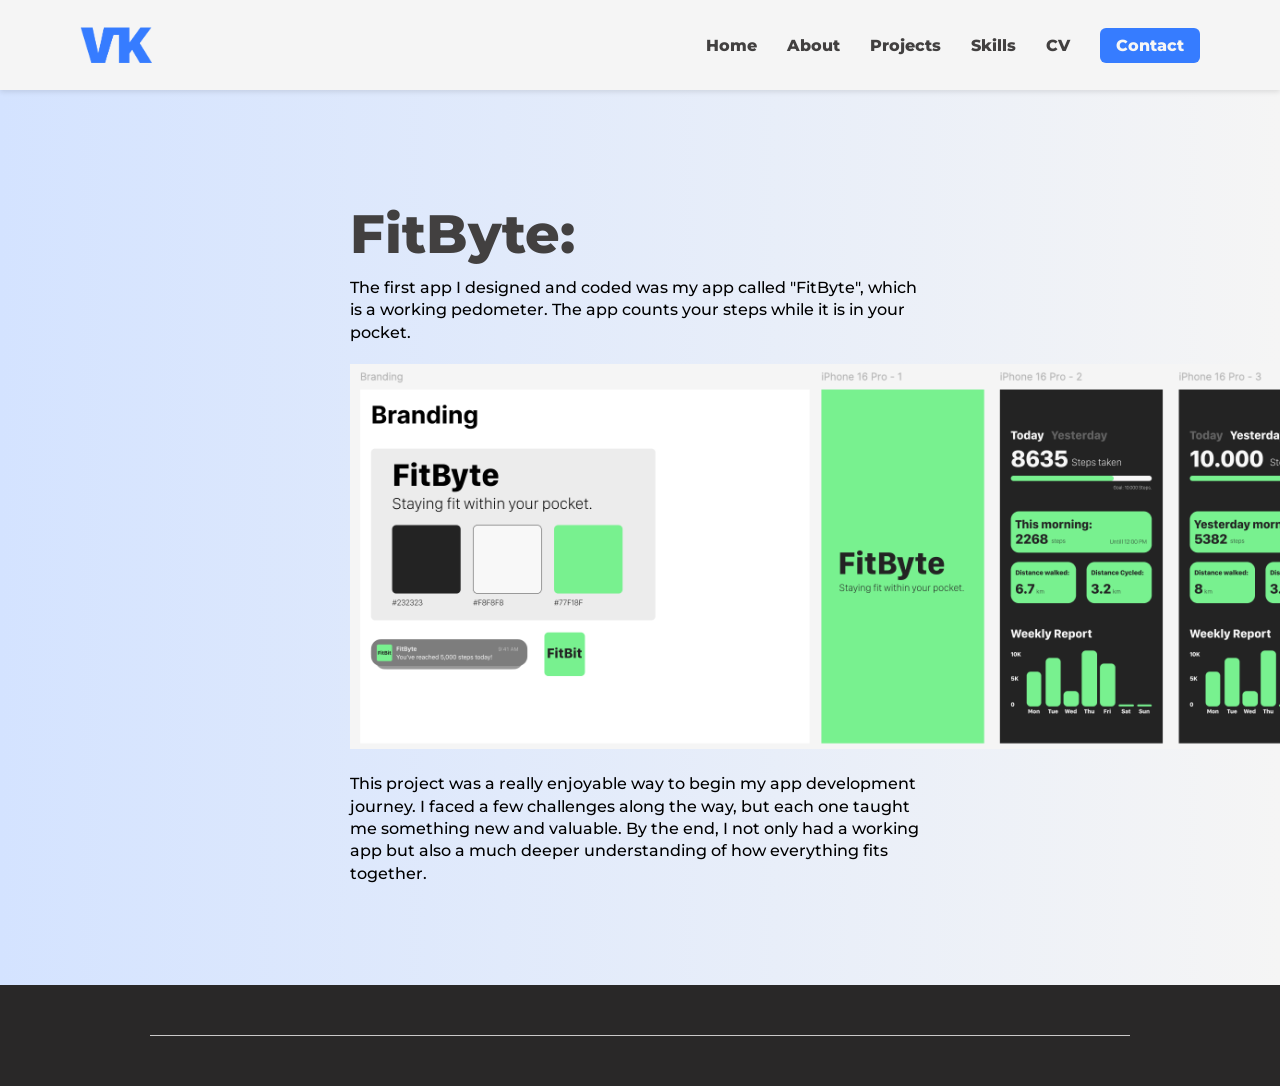
==== fitbyte.html @ 1a26af4c "Add files via upload" ====
<!DOCTYPE html>
<html lang="en">
  <head>
    <meta charset="UTF-8" />
    <meta name="viewport" content="width=device-width, initial-scale=1.0" />
    <title>VK Animation</title>
    <link rel="stylesheet" href="style.css" />
  </head>

  <body>
    <header>
      <a href="index.html">
        <img src="images/VK.png" alt="Logo" />
      </a>

      <button class="hamburger" aria-label="Menu">
        <span></span>
        <span></span>
        <span></span>
      </button>

      <nav>
        <ul>
          <li><a href="index.html">Home</a></li>
          <li><a href="#about">About</a></li>
          <li><a href="#projects">Projects</a></li>
          <li><a href="#skills">Skills</a></li>
          <li><a href="other/LucasvanKempenCV.pdf" target="_blank">CV</a></li>
          <li>
            <a href="mailto:Lmvankempen@icloud.com" class="contact-button"
              >Contact</a
            >
          </li>
        </ul>
      </nav>
    </header>

    <main>
      <section class="project-layout">
        <h1>FitByte:</h1>
        <p>
          The first app I designed and coded was my app called "FitByte", which
          is a working pedometer. The app counts your steps while it is in your
          pocket.
        </p>

        <img src="images/Fitbyteproject.png" alt="" />

        <p>
          This project was a really enjoyable way to begin my app development
          journey. I faced a few challenges along the way, but each one taught
          me something new and valuable. By the end, I not only had a working
          app but also a much deeper understanding of how everything fits
          together.
        </p>
      </section>
    </main>

    <footer>
      <div class="top-section"></div>
      <hr class="footer-line" />
      <div class="bottom-section"></div>
    </footer>
  </body>
</html>
---- style.css ----
* {
  padding: 0;
  margin: 0;
  font-family: "Montserrat";
  box-sizing: border-box;
}

html,
body {
  height: 100%;
  background: linear-gradient(to right, #d4e3ff, #f5f5f5);
}

html {
  scroll-behavior: smooth;
}

/* FONT IMPORTS
////////////////////////////////////////////////////////////////// */
@font-face {
  font-family: "Montserrat";
  font-weight: 800;
  src: url(font/woff/Montserrat-ExtraBold.woff) format("woff2");
}

@font-face {
  font-family: "Montserrat";
  font-weight: 500;
  src: url(font/woff/Montserrat-Medium.woff) format("woff2");
}

/* NAVIGATION
////////////////////////////////////////////////////////////////// */
header {
  display: flex;
  justify-content: space-between;
  align-items: center;
  padding: 15px 80px;
  position: fixed;
  top: 0;
  left: 0;
  width: 100%;
  background-color: #f5f5f5;
  z-index: 1000;
  box-shadow: 0 2px 5px rgba(0, 0, 0, 0.1);
}

header img {
  height: 60px;
  display: block;
}

nav ul {
  display: flex;
  align-items: center;
  list-style: none;
  margin: 0;
  padding: 0;
}

nav li {
  margin-left: 30px;
}

nav a {
  text-decoration: none;
  color: #424040;
  font-weight: 800;
}

.contact-button {
  padding: 8px 16px;
  background-color: #367cff;
  color: #f6f6f6;
  border-radius: 6px;
  font-weight: 800;
  transition: all 0.3s ease;
}

.contact-button:hover {
  background-color: #424040;
}

body > main {
  padding-top: 90px;
}

/* HERO + BACKGROUND IMAGE
////////////////////////////////////////////////////////////////// */
.lucas-image {
  position: absolute;
  right: 0;
  width: 750px;
  z-index: 0;
  pointer-events: none;
}

.hero {
  display: flex;
  align-items: center;
  justify-content: space-between;
  padding: 250px 80px;
}

.hero-text {
  max-width: 45%;
}

.hero-text h2 {
  font-size: 1.8rem;
  font-weight: 800;
  color: #424040;
}

.hero-text h1 {
  font-size: 3.4rem;
  font-weight: 800;
  margin: 10px 0;
  color: #424040;
}

.hero-text p {
  line-height: 1.6;
  font-weight: 500;
  color: #424040;
}

.hero-text {
  opacity: 0;
  transform: translateY(20px);
  animation: fadeInHero 0.5s ease-out forwards;
  animation-delay: 0.2s;
}

@keyframes fadeInHero {
  0% {
    opacity: 0;
    transform: translateY(20px);
  }
  100% {
    opacity: 1;
    transform: translateY(0);
  }
}

/* HERO BUTTONS
////////////////////////////////////////////////////////////////// */
.hero-buttons {
  margin-top: 20px;
  display: flex;
  gap: 15px;
}

.hero-buttons button {
  font-weight: 800;
  font-size: 24px;
  padding: 10px 25px;
  border-radius: 6px;
  cursor: pointer;
  transition: all 0.3s ease;
}

.contact-btn {
  background-color: #367cff;
  color: #f6f6f6;
  border: none;
}

.contact-btn:hover {
  background-color: #424040;
}

.projects-btn {
  background-color: transparent;
  color: #424040;
  border: 2px solid #424040;
}

.projects-btn:hover {
  background-color: #424040;
  color: #f6f6f6;
}

/* ABOUT ME SECTION
////////////////////////////////////////////////////////////////// */
.about-me-section {
  display: flex;
  justify-content: flex-end;
  padding-top: 100px;
  padding-bottom: 100px;
  padding-left: 130px;
  padding-right: 150px;
}

.about-me-text h1 {
  font-size: 3.4rem;
  font-weight: 800;
  margin: 10px 0;
  color: #424040;
  text-align: right;
}

.about-me-text p {
  line-height: 1.6;
  font-weight: 500;
  color: #424040;
}

.about-me-section img {
  height: 500px;
}

/* PROJECTS SECTION
////////////////////////////////////////////////////////////////// */
.projects-section {
  padding: 100px 150px;
}

.projects-section h1 {
  font-size: 3.4rem;
  font-weight: 800;
  margin: 10px 0;
  color: #424040;
  text-align: left;
}

.projects-section p {
  line-height: 1.6;
  font-weight: 500;
  color: #424040;
}

.projects-grid {
  display: flex;
  justify-content: space-between;
  flex-wrap: wrap;
  margin-top: 50px;
}

.project-tile {
  position: relative;
  flex: 1;
  max-width: 400px;
  height: 300px;
  border-radius: 20px;
  overflow: hidden;
  cursor: pointer;
  box-shadow: 0 8px 20px rgba(0, 0, 0, 0.1);
  transition: transform 0.3s ease, box-shadow 0.3s ease;
}

.project-tile img {
  width: 100%;
  height: 100%;
  object-fit: cover;
  transition: transform 0.4s ease;
  filter: brightness(50%);
}

.project-tile:hover img {
  transform: none;
  filter: brightness(50%);
}

.project-tile::before {
  content: "";
  position: absolute;
  inset: 0;
  background: linear-gradient(to top, rgba(0, 0, 0, 0.6), rgba(0, 0, 0, 0));
  transition: opacity 0.3s ease;
  opacity: 0.7;
}

.project-tile:hover::before {
  opacity: 0.7;
}

.project-tile h2,
.project-tile p {
  position: absolute;
  left: 20px;
  right: 20px;
  color: #f6f6f6;
  z-index: 2;
  text-align: left;
}

.project-tile h2 {
  bottom: 50px;
  font-size: 1.8rem;
  font-weight: 800;
  padding-bottom: 25px;
}

.project-tile p {
  bottom: 20px;
  font-size: 1rem;
  font-weight: 500;
  line-height: 1.4;
}

.project-tile:hover {
  transform: translateY(-10px);
  box-shadow: 0 12px 30px rgba(0, 0, 0, 0.15);
}

/* Video part
////////////////////////////////////////////////////////////////// */
.video-container {
  position: relative;
  width: 70%;
  max-width: 800px;
  border-radius: 20px;
  overflow: hidden;
  box-shadow: 0 8px 25px rgba(0, 0, 0, 0.15);
  margin: 20px 0;
}

/* SKILLS SECTION
////////////////////////////////////////////////////////////////// */
.skills-section {
  padding: 100px 150px;
  overflow: hidden;
  position: relative;
}

.skills-section h1 {
  font-size: 3.4rem;
  font-weight: 800;
  margin: 10px 0;
  color: #424040;
  text-align: right;
}

.skills-images {
  width: 100%;
  overflow: hidden;
  padding-top: 50px;
}

.skills-track {
  display: flex;
  gap: 50px;
  animation: scrollLeft 20s linear infinite;
}

.skills-track img {
  height: 125px;
}

@keyframes scrollLeft {
  0% {
    transform: translateX(0);
  }
  100% {
    transform: translateX(-50%);
  }
}

/* PROJECT PAGE 
////////////////////////////////////////////////////////////////// */
.project-layout {
  padding: 100px 350px;
}

.project-layout h1 {
  font-size: 3.4rem;
  font-weight: 800;
  margin: 10px 0;
  color: #424040;
  padding-bottom: 50px 0px;
}

.project-layout p {
  bottom: 20px;
  font-size: 1rem;
  font-weight: 500;
  line-height: 1.4;
}

.project-layout img {
  height: 425px;
  padding-top: 20px;
  padding-bottom: 20px;
  border-radius: 20px;
}

.concurentie-image {
  width: 100%;
  height: auto;
}

.images-designs {
  size: 200%;
}

/* FOOTER
////////////////////////////////////////////////////////////////// */
footer {
  background-color: #292828;
  padding: 50px;
}

.footer-line {
  border: none;
  height: 1px;
  background-color: white;
  margin: 0px 100px;
  opacity: 75%;
}

/* =======================================
   RESPONSIVE MOBILE STYLES
   ======================================= */
@media (max-width: 768px) {
  header {
    flex-direction: column;
    align-items: flex-start;
    padding: 15px 20px;
  }

  header img {
    height: 50px;
    margin-bottom: 10px;
  }

  nav ul {
    flex-direction: column;
    width: 100%;
  }

  nav li {
    margin: 10px 0;
  }

  .contact-button {
    width: 100%;
    text-align: center;
  }

  .hero {
    flex-direction: row;
    justify-content: flex-start;
    align-items: center;
    padding: 80px 20px;
    position: relative;
    text-align: left;
  }

  .hero-text {
    max-width: 60%;
    text-align: left;
    z-index: 1;
  }

  .hero-text h1 {
    font-size: 2rem;
  }

  .hero-text h2 {
    font-size: 1.2rem;
  }

  .hero-text p {
    font-size: 0.9rem;
  }

  .lucas-image {
    position: absolute;
    right: 0;
    top: 50%;
    transform: translateY(-50%);
    width: 35%;
    height: auto;
    pointer-events: none;
  }

  .hero-buttons {
    flex-direction: column;
    gap: 10px;
    margin-top: 20px;
  }

  .about-me-section {
    flex-direction: column;
    padding: 50px 20px;
    text-align: center;
  }

  .about-me-text h1 {
    font-size: 2rem;
  }

  .about-me-text p {
    font-size: 0.9rem;
  }

  .about-me-section img {
    height: 300px;
    margin-bottom: 20px;
  }

  .projects-section {
    padding: 50px 20px;
  }

  .projects-section h1 {
    font-size: 2rem;
  }

  .projects-section p {
    font-size: 0.9rem;
  }

  .projects-grid {
    flex-direction: column;
    align-items: center;
  }

  .project-tile {
    width: 90%;
    height: auto;
    margin-bottom: 20px;
  }

  .project-tile h2 {
    font-size: 1.4rem;
    bottom: 40px;
  }

  .project-tile p {
    font-size: 0.8rem;
    bottom: 15px;
  }

  .skills-section {
    padding: 50px 20px;
  }

  .skills-section h1 {
    font-size: 2rem;
    text-align: center;
  }

  .skills-track img {
    height: 80px;
  }

  .project-layout {
    padding: 50px 20px;
  }

  .project-layout h1 {
    font-size: 2rem;
    padding-bottom: 20px;
  }

  .project-layout p {
    font-size: 0.9rem;
  }

  .project-layout img,
  .video-container {
    width: 100%;
    height: auto;
  }

  .video-container {
    max-width: 100%;
  }

  footer {
    padding: 30px 20px;
  }

  .footer-line {
    margin: 0 20px;
  }

  .hamburger {
    display: flex;
  }

  nav {
    position: absolute;
    top: 70px;
    left: 0;
    width: 100%;
    background-color: #f5f5f5;
    overflow: hidden;
    max-height: 0;
    transition: max-height 0.3s ease;
  }

  nav ul {
    flex-direction: column;
    padding: 10px 20px;
  }

  nav li {
    margin: 15px 0;
  }

  nav.open {
    max-height: 500px;
  }
}

.hamburger {
  display: none;
  flex-direction: column;
  justify-content: space-around;
  width: 30px;
  height: 25px;
  background: none;
  border: none;
  cursor: pointer;
  z-index: 1100;
}

.hamburger span {
  display: block;
  width: 100%;
  height: 3px;
  background-color: #424040;
  border-radius: 3px;
  transition: all 0.3s ease;
}

.hamburger.active span:nth-child(1) {
  transform: rotate(45deg) translateY(10px);
}

.hamburger.active span:nth-child(2) {
  opacity: 0;
}

.hamburger.active span:nth-child(3) {
  transform: rotate(-45deg) translateY(-10px);
}
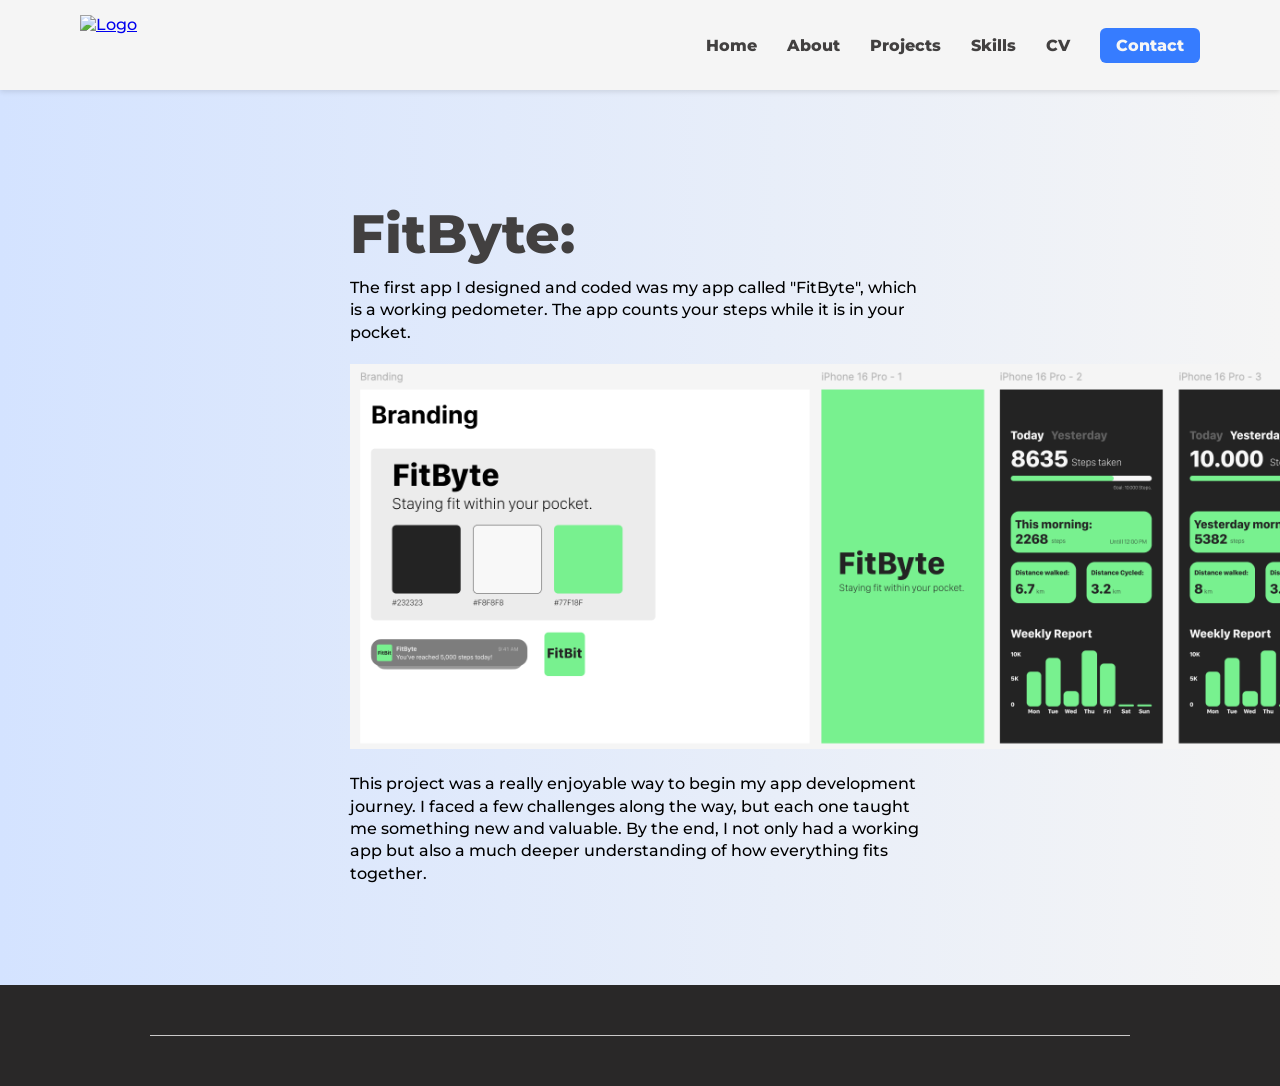
==== commit fdd7f3fe: "Add files via upload" ====
--- a/fitbyte.html
+++ b/fitbyte.html
@@ -5,12 +5,13 @@
     <meta name="viewport" content="width=device-width, initial-scale=1.0" />
     <title>VK Animation</title>
     <link rel="stylesheet" href="style.css" />
+    <link rel="icon" href="/favicon.png" type="image/png" />
   </head>
 
   <body>
     <header>
       <a href="index.html">
-        <img src="images/VK.png" alt="Logo" />
+        <img src="images/vklogoblauw.png" alt="Logo" />
       </a>
 
       <button class="hamburger" aria-label="Menu">
@@ -22,9 +23,9 @@
       <nav>
         <ul>
           <li><a href="index.html">Home</a></li>
-          <li><a href="#about">About</a></li>
-          <li><a href="#projects">Projects</a></li>
-          <li><a href="#skills">Skills</a></li>
+          <li><a href="index.html">About</a></li>
+          <li><a href="index.html">Projects</a></li>
+          <li><a href="index.html">Skills</a></li>
           <li><a href="other/LucasvanKempenCV.pdf" target="_blank">CV</a></li>
           <li>
             <a href="mailto:Lmvankempen@icloud.com" class="contact-button"
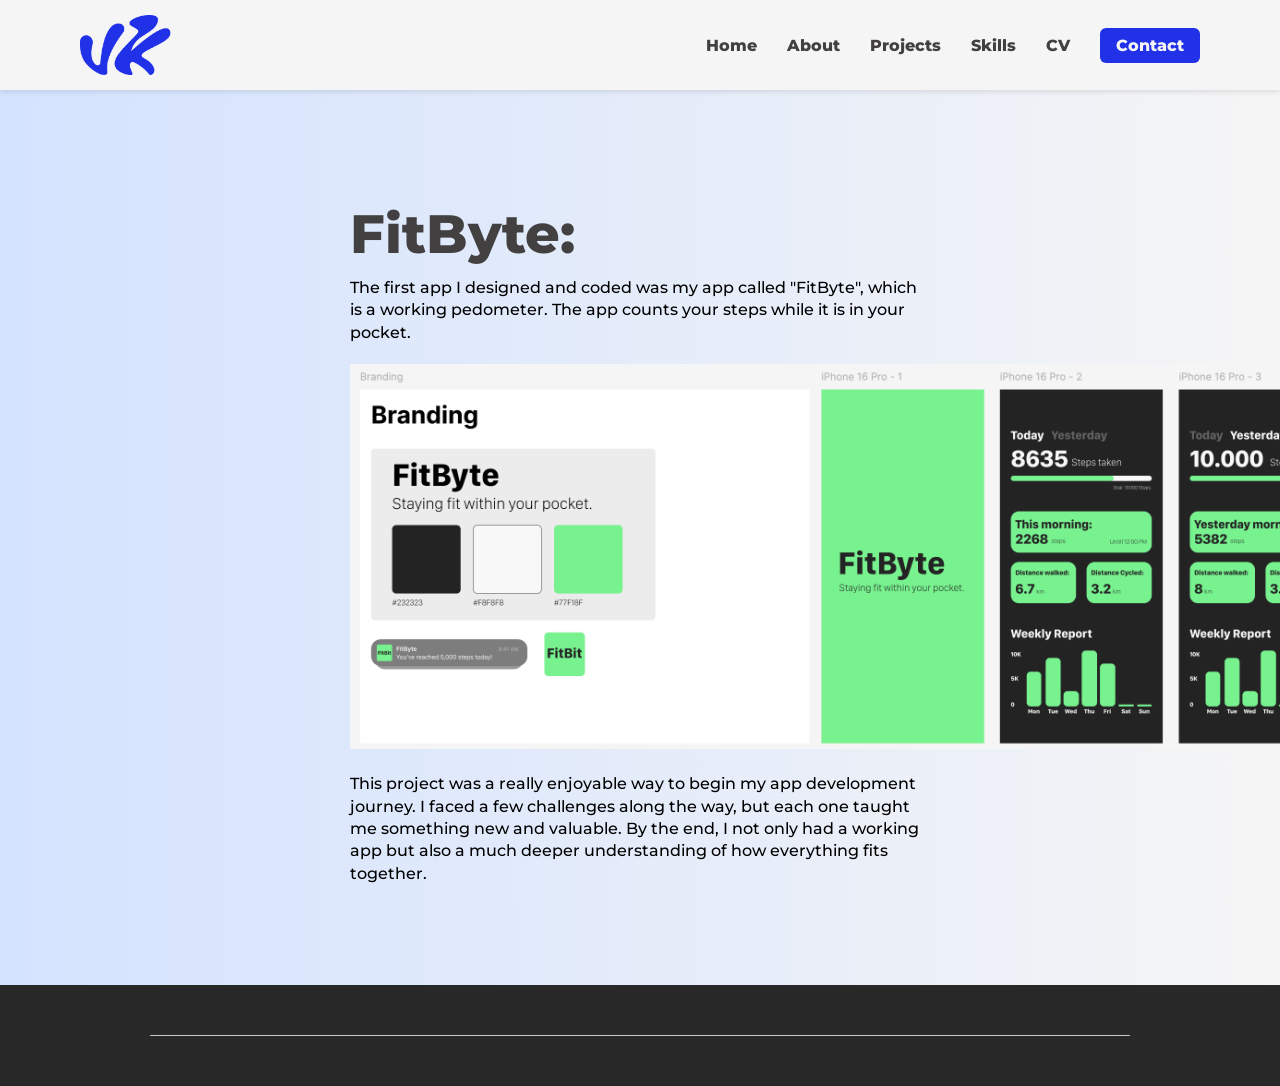
==== commit 17dd6f89: "Add files via upload" ====
--- a/fitbyte.html
+++ b/fitbyte.html
@@ -5,7 +5,7 @@
     <meta name="viewport" content="width=device-width, initial-scale=1.0" />
     <title>VK Animation</title>
     <link rel="stylesheet" href="style.css" />
-    <link rel="icon" href="/favicon.png" type="image/png" />
+    <link rel="icon" href="/favicon.ico" type="image/x-icon" />
   </head>
 
   <body>
--- a/style.css
+++ b/style.css
@@ -70,7 +70,7 @@
 
 .contact-button {
   padding: 8px 16px;
-  background-color: #367cff;
+  background-color: #2031e8;
   color: #f6f6f6;
   border-radius: 6px;
   font-weight: 800;
@@ -161,7 +161,7 @@
 }
 
 .contact-btn {
-  background-color: #367cff;
+  background-color: #2031e8;
   color: #f6f6f6;
   border: none;
 }
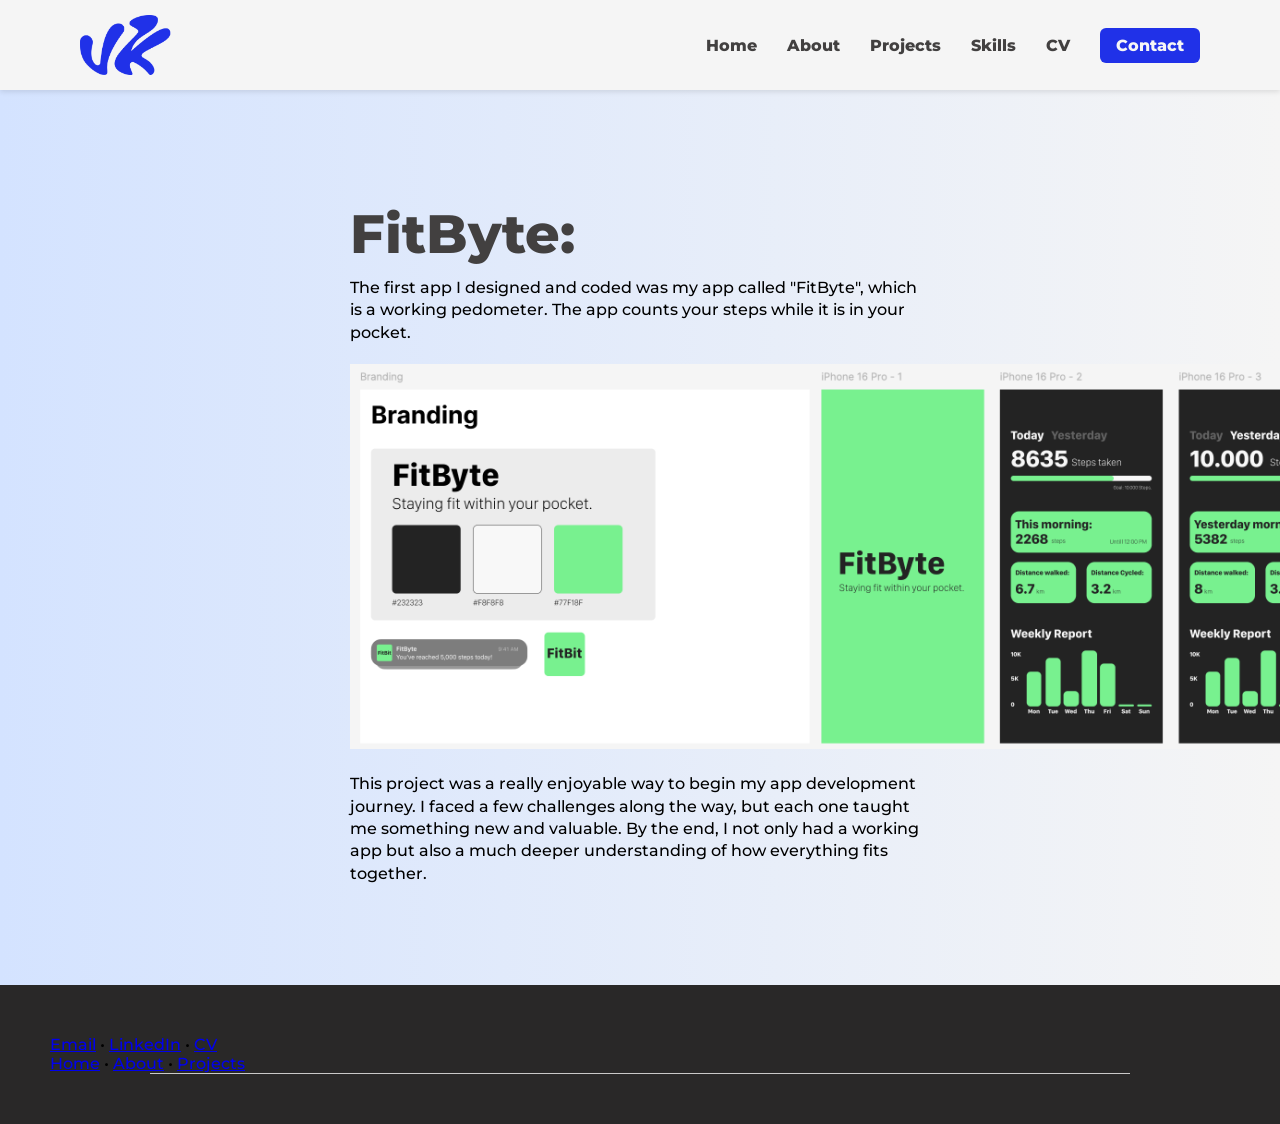
==== commit 7749e674: "Add files via upload" ====
--- a/fitbyte.html
+++ b/fitbyte.html
@@ -23,10 +23,12 @@
       <nav>
         <ul>
           <li><a href="index.html">Home</a></li>
-          <li><a href="index.html">About</a></li>
-          <li><a href="index.html">Projects</a></li>
-          <li><a href="index.html">Skills</a></li>
-          <li><a href="other/LucasvanKempenCV.pdf" target="_blank">CV</a></li>
+          <li><a href="#about">About</a></li>
+          <li><a href="#projects">Projects</a></li>
+          <li><a href="#skills">Skills</a></li>
+          <li class="nav-quick">
+            <a href="other/LucasvanKempenCV.pdf" target="_blank">CV</a>
+          </li>
           <li>
             <a href="mailto:Lmvankempen@icloud.com" class="contact-button"
               >Contact</a
@@ -58,9 +60,32 @@
     </main>
 
     <footer>
-      <div class="top-section"></div>
+      <div class="footer-content">
+        <a href="mailto:Lmvankempen@icloud.com">Email</a>
+        <span>•</span>
+        <a href="https://www.linkedin.com" target="_blank">LinkedIn</a>
+        <span>•</span>
+        <a href="other/LucasvanKempenCV.pdf" target="_blank">CV</a>
+      </div>
+      <div class="footer-nav">
+        <a href="index.html">Home</a>
+        <span>•</span>
+        <a href="index.html#about">About</a>
+        <span>•</span>
+        <a href="index.html#projects">Projects</a>
+      </div>
       <hr class="footer-line" />
       <div class="bottom-section"></div>
     </footer>
+
+    <script>
+      const hamburger = document.querySelector(".hamburger");
+      const nav = document.querySelector("nav");
+
+      hamburger.addEventListener("click", () => {
+        hamburger.classList.toggle("active");
+        nav.classList.toggle("open");
+      });
+    </script>
   </body>
 </html>
